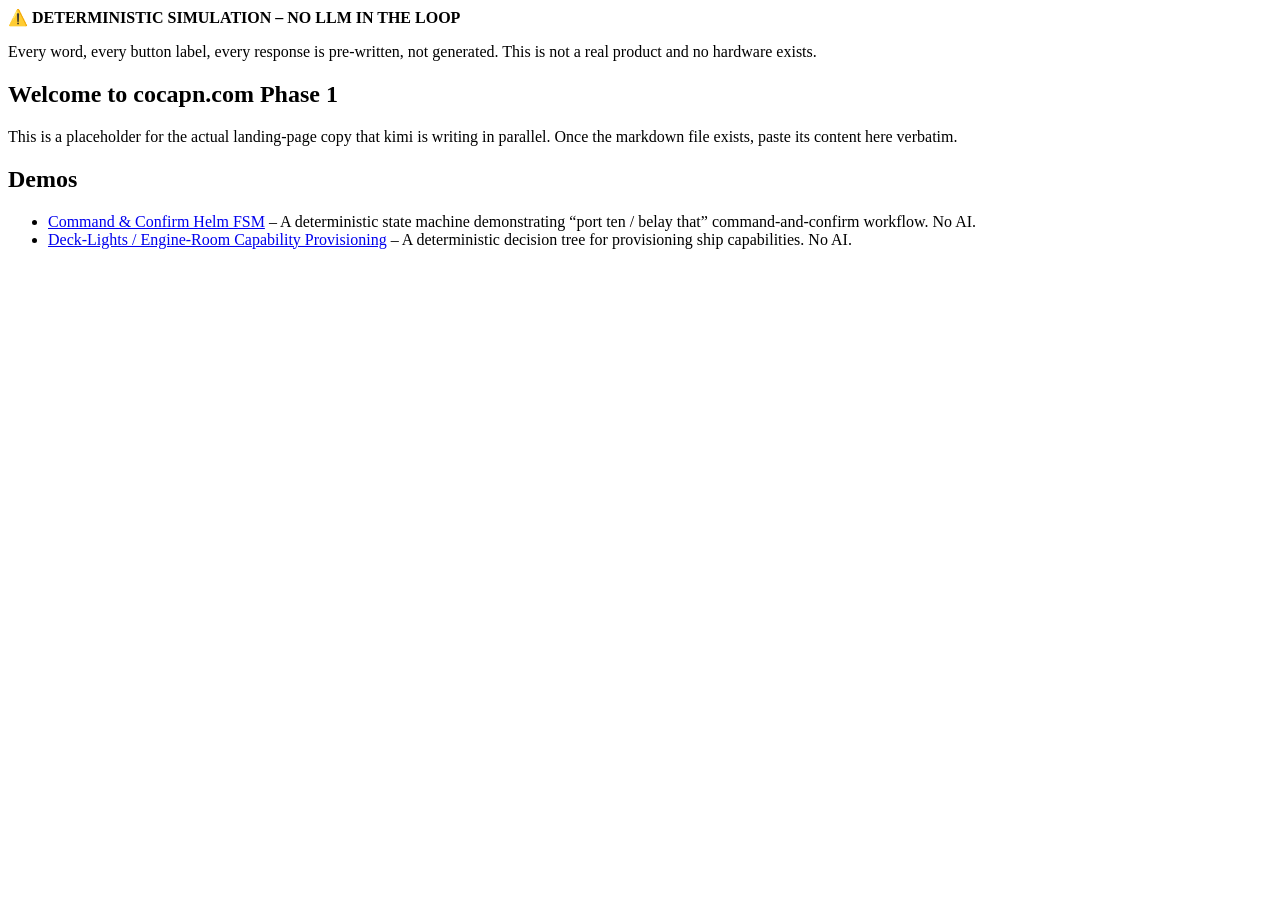
==== public/index.html @ ae24730a "feat: assemble Phase 1 site with demos and placeholder landing copy Co-authored-by: aider (deepseek/" ====
<!DOCTYPE html>
<html lang="en">
<head>
  <meta charset="UTF-8" />
  <meta name="viewport" content="width=device-width, initial-scale=1.0" />
  <title>cocapn.com – Phase 1</title>
  <link rel="stylesheet" href="/family/tokens.css" />
  <link rel="stylesheet" href="/family/base.css" />
</head>
<body>
  <!-- HONESTY CLAIM (unmissable) -->
  <div class="honesty-banner">
    <strong>⚠️ DETERMINISTIC SIMULATION – NO LLM IN THE LOOP</strong>
    <p>Every word, every button label, every response is pre‑written, not generated. This is not a real product and no hardware exists.</p>
  </div>

  <!-- KIMI_COPY_PLACEHOLDER: Main landing text goes here. Replace this block with the final copy from LANDING_COPY_kimi.md when available. -->
  <section class="landing-copy-placeholder">
    <h1>Welcome to cocapn.com Phase 1</h1>
    <p>This is a placeholder for the actual landing‑page copy that kimi is writing in parallel. Once the markdown file exists, paste its content here verbatim.</p>
  </section>

  <nav>
    <h2>Demos</h2>
    <ul>
      <li><a href="/command-loop/">Command &amp; Confirm Helm FSM</a> – A deterministic state machine demonstrating “port ten / belay that” command‑and‑confirm workflow. No AI.</li>
      <li><a href="/provisioning/">Deck‑Lights / Engine‑Room Capability Provisioning</a> – A deterministic decision tree for provisioning ship capabilities. No AI.</li>
    </ul>
  </nav>
</body>
</html>
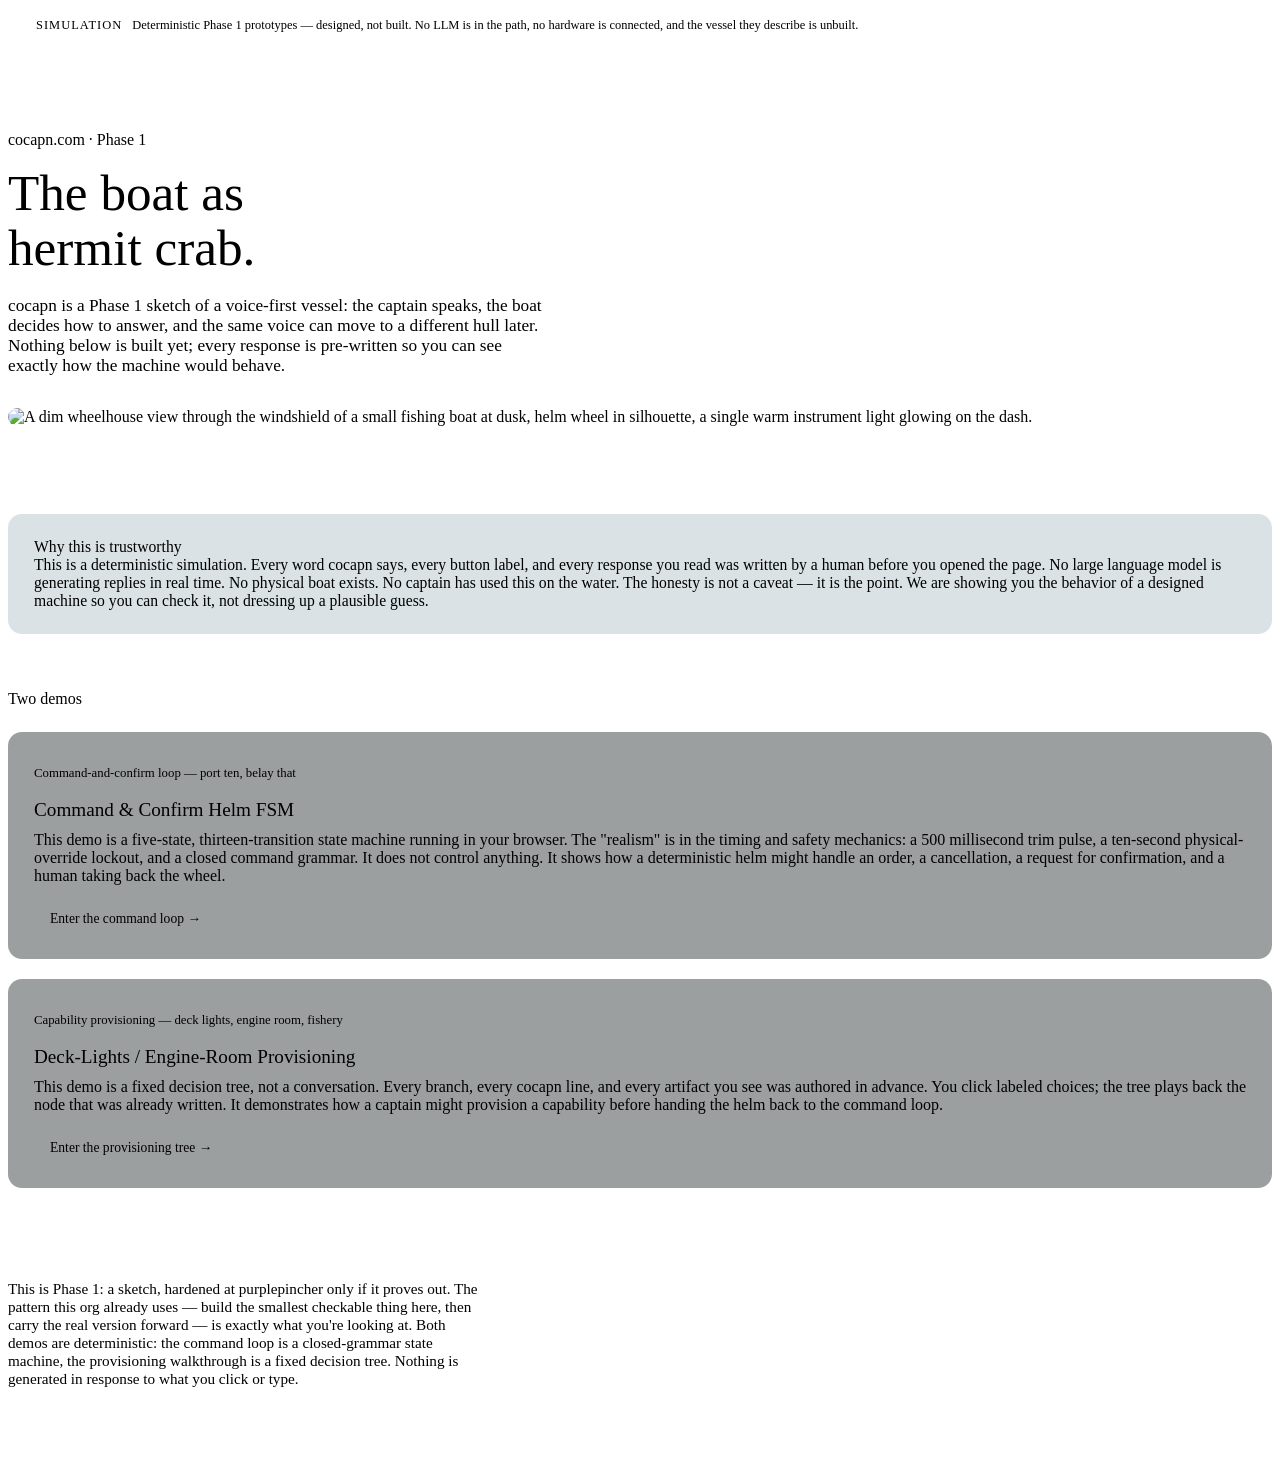
==== commit f37d7de4: "Assemble cocapn.com Phase 1: command-loop + provisioning demos, real landing page Combines two alrea" ====
--- a/public/index.html
+++ b/public/index.html
@@ -1,31 +1,132 @@
 <!DOCTYPE html>
 <html lang="en">
 <head>
-  <meta charset="UTF-8" />
-  <meta name="viewport" content="width=device-width, initial-scale=1.0" />
-  <title>cocapn.com – Phase 1</title>
-  <link rel="stylesheet" href="/family/tokens.css" />
-  <link rel="stylesheet" href="/family/base.css" />
+<meta charset="UTF-8" />
+<meta name="viewport" content="width=device-width, initial-scale=1.0" />
+<title>cocapn.com · Phase 1</title>
+<link rel="preconnect" href="https://fonts.googleapis.com" />
+<link rel="preconnect" href="https://fonts.gstatic.com" crossorigin />
+<link href="https://fonts.googleapis.com/css2?family=Fraunces:opsz,wght@9..144,400;9..144,500&family=IBM+Plex+Mono:wght@400;500&family=IBM+Plex+Sans:wght@400;500&display=swap" rel="stylesheet" />
+<link rel="stylesheet" href="/family/tokens.css" />
+<link rel="stylesheet" href="/family/base.css" />
+<style>
+  :root { --claw: var(--depth); }
+
+  .hero { padding: 72px 0 8px; }
+  .hero h1 {
+    font-family: var(--display);
+    font-weight: 500;
+    font-size: clamp(2.1rem, 5vw, 3.2rem);
+    line-height: 1.08;
+    margin: 0 0 20px;
+    max-width: 14ch;
+  }
+  .hero-sub { font-size: 1.08rem; color: var(--shell-dim); max-width: 62ch; margin: 0 0 32px; }
+  .hero-image {
+    width: 100%;
+    border-radius: 14px;
+    border: 1px solid var(--line);
+    display: block;
+    margin: 0 0 40px;
+  }
+
+  .honesty-block {
+    background: rgba(31, 74, 92, 0.16);
+    border: 1px solid var(--depth);
+    border-radius: 14px;
+    padding: 24px 26px;
+    margin: 40px 0 8px;
+  }
+  .honesty-block .eyebrow { color: var(--depth); }
+  .honesty-block p { margin: 0; font-size: 0.98rem; color: var(--shell); }
+
+  .demos { margin-top: 56px; }
+  .demo-list { display: grid; gap: 20px; margin-top: 24px; }
+  .demo-entry {
+    border: 1px solid var(--line);
+    border-radius: 14px;
+    padding: 24px 26px;
+    background: rgba(8, 17, 19, 0.4);
+  }
+  .demo-entry h3 {
+    font-family: var(--display);
+    font-weight: 500;
+    font-size: 1.2rem;
+    margin: 0 0 4px;
+  }
+  .demo-entry .kicker { font-family: var(--mono); font-size: 0.8rem; color: var(--depth); }
+  .demo-entry p { color: var(--shell-dim); margin: 10px 0 18px; }
+  .demo-entry a.enter {
+    display: inline-block;
+    font-family: var(--mono);
+    font-size: 0.85rem;
+    color: var(--shell);
+    border: 1px solid var(--line);
+    border-radius: 8px;
+    padding: 8px 16px;
+    text-decoration: none;
+  }
+  .demo-entry a.enter:hover { border-color: var(--depth); color: var(--depth); }
+
+  .closing { margin: 64px 0 80px; padding-top: 28px; border-top: 1px solid var(--line); color: var(--shell-dim); font-size: 0.95rem; max-width: 62ch; }
+
+  .provenance-status {
+    position: sticky; top: 0; z-index: 10;
+    display: flex; gap: 10px; align-items: baseline;
+    background: var(--ink-deep);
+    border-bottom: 1px solid var(--line);
+    padding: 10px 28px;
+    font-family: var(--mono);
+    font-size: 0.78rem;
+  }
+  .provenance-status__word { color: var(--depth); text-transform: uppercase; letter-spacing: 0.08em; }
+  .provenance-status__text { color: var(--shell-dim); }
+</style>
 </head>
 <body>
-  <!-- HONESTY CLAIM (unmissable) -->
-  <div class="honesty-banner">
-    <strong>⚠️ DETERMINISTIC SIMULATION – NO LLM IN THE LOOP</strong>
-    <p>Every word, every button label, every response is pre‑written, not generated. This is not a real product and no hardware exists.</p>
-  </div>
 
-  <!-- KIMI_COPY_PLACEHOLDER: Main landing text goes here. Replace this block with the final copy from LANDING_COPY_kimi.md when available. -->
-  <section class="landing-copy-placeholder">
-    <h1>Welcome to cocapn.com Phase 1</h1>
-    <p>This is a placeholder for the actual landing‑page copy that kimi is writing in parallel. Once the markdown file exists, paste its content here verbatim.</p>
+<div class="provenance-status">
+  <span class="provenance-status__word">Simulation</span>
+  <span class="provenance-status__text">Deterministic Phase 1 prototypes — designed, not built. No LLM is in the path, no hardware is connected, and the vessel they describe is unbuilt.</span>
+</div>
+
+<main class="wrap">
+
+  <section class="hero">
+    <p class="eyebrow">cocapn.com · Phase 1</p>
+    <h1>The boat as hermit crab.</h1>
+    <p class="hero-sub">cocapn is a Phase 1 sketch of a voice-first vessel: the captain speaks, the boat decides how to answer, and the same voice can move to a different hull later. Nothing below is built yet; every response is pre-written so you can see exactly how the machine would behave.</p>
+    <img class="hero-image" src="/images/hero.png" alt="A dim wheelhouse view through the windshield of a small fishing boat at dusk, helm wheel in silhouette, a single warm instrument light glowing on the dash." />
   </section>
 
-  <nav>
-    <h2>Demos</h2>
-    <ul>
-      <li><a href="/command-loop/">Command &amp; Confirm Helm FSM</a> – A deterministic state machine demonstrating “port ten / belay that” command‑and‑confirm workflow. No AI.</li>
-      <li><a href="/provisioning/">Deck‑Lights / Engine‑Room Capability Provisioning</a> – A deterministic decision tree for provisioning ship capabilities. No AI.</li>
-    </ul>
-  </nav>
+  <section class="honesty-block">
+    <p class="eyebrow">Why this is trustworthy</p>
+    <p>This is a deterministic simulation. Every word cocapn says, every button label, and every response you read was written by a human before you opened the page. No large language model is generating replies in real time. No physical boat exists. No captain has used this on the water. The honesty is not a caveat — it is the point. We are showing you the behavior of a designed machine so you can check it, not dressing up a plausible guess.</p>
+  </section>
+
+  <section class="demos">
+    <p class="eyebrow">Two demos</p>
+    <div class="demo-list">
+
+      <div class="demo-entry">
+        <p class="kicker">Command-and-confirm loop — port ten, belay that</p>
+        <h3>Command &amp; Confirm Helm FSM</h3>
+        <p>This demo is a five-state, thirteen-transition state machine running in your browser. The "realism" is in the timing and safety mechanics: a 500 millisecond trim pulse, a ten-second physical-override lockout, and a closed command grammar. It does not control anything. It shows how a deterministic helm might handle an order, a cancellation, a request for confirmation, and a human taking back the wheel.</p>
+        <a class="enter" href="/command-loop/">Enter the command loop →</a>
+      </div>
+
+      <div class="demo-entry">
+        <p class="kicker">Capability provisioning — deck lights, engine room, fishery</p>
+        <h3>Deck-Lights / Engine-Room Provisioning</h3>
+        <p>This demo is a fixed decision tree, not a conversation. Every branch, every cocapn line, and every artifact you see was authored in advance. You click labeled choices; the tree plays back the node that was already written. It demonstrates how a captain might provision a capability before handing the helm back to the command loop.</p>
+        <a class="enter" href="/provisioning/">Enter the provisioning tree →</a>
+      </div>
+
+    </div>
+  </section>
+
+  <p class="closing">This is Phase 1: a sketch, hardened at purplepincher only if it proves out. The pattern this org already uses — build the smallest checkable thing here, then carry the real version forward — is exactly what you're looking at. Both demos are deterministic: the command loop is a closed-grammar state machine, the provisioning walkthrough is a fixed decision tree. Nothing is generated in response to what you click or type.</p>
+
+</main>
 </body>
 </html>
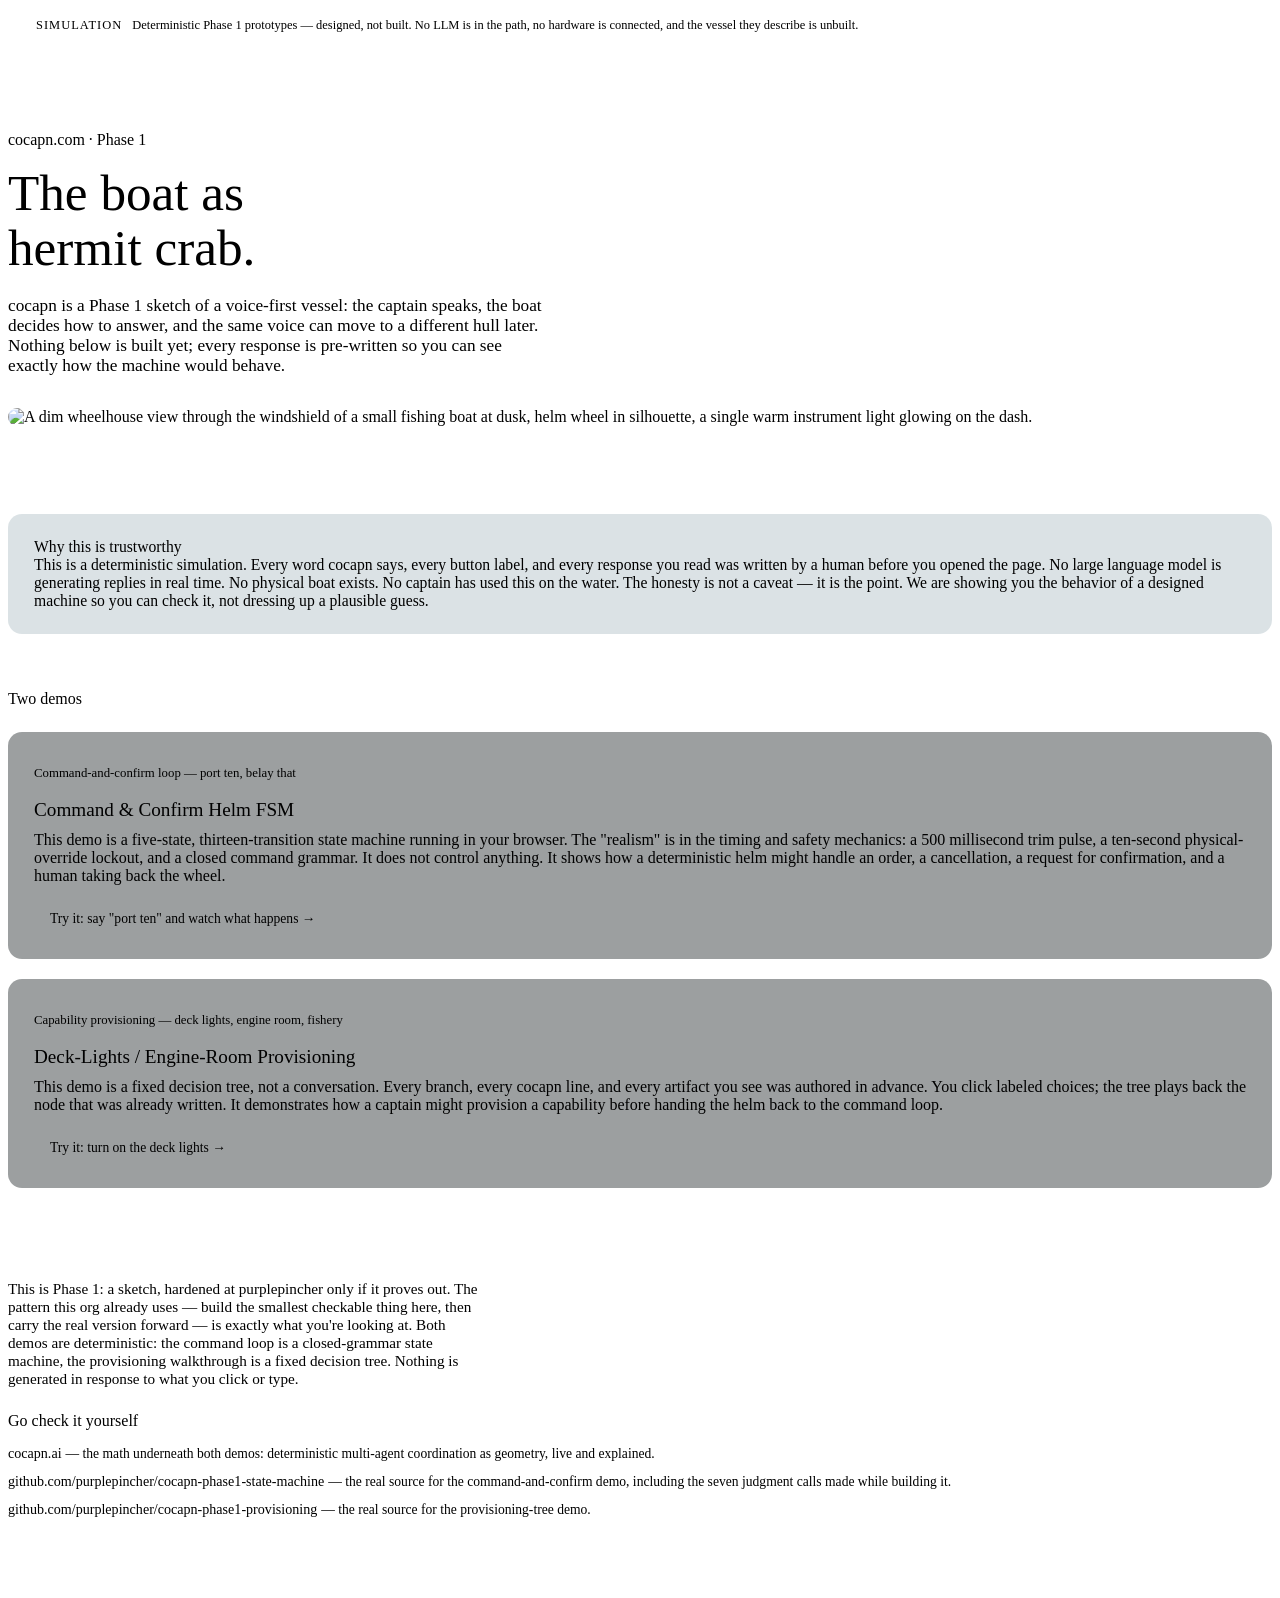
==== commit c6c641ee: "Apply Fable's day-one specifics and record the gate sign-off Two of Fable's five concrete recommenda" ====
--- a/public/index.html
+++ b/public/index.html
@@ -68,7 +68,14 @@
   }
   .demo-entry a.enter:hover { border-color: var(--depth); color: var(--depth); }
 
-  .closing { margin: 64px 0 80px; padding-top: 28px; border-top: 1px solid var(--line); color: var(--shell-dim); font-size: 0.95rem; max-width: 62ch; }
+  .closing { margin: 64px 0 24px; padding-top: 28px; border-top: 1px solid var(--line); color: var(--shell-dim); font-size: 0.95rem; max-width: 62ch; }
+
+  .verify-links { margin: 0 0 80px; }
+  .verify-links .eyebrow { margin-bottom: 14px; }
+  .verify-links ul { list-style: none; margin: 0; padding: 0; display: flex; flex-direction: column; gap: 10px; }
+  .verify-links a { font-family: var(--mono); font-size: 0.88rem; color: var(--lattice); text-decoration: none; border-bottom: 1px solid transparent; }
+  .verify-links a:hover { border-color: var(--lattice); }
+  .verify-links .desc { color: var(--shell-dim); font-size: 0.85rem; margin-left: 4px; }
 
   .provenance-status {
     position: sticky; top: 0; z-index: 10;
@@ -112,14 +119,14 @@
         <p class="kicker">Command-and-confirm loop — port ten, belay that</p>
         <h3>Command &amp; Confirm Helm FSM</h3>
         <p>This demo is a five-state, thirteen-transition state machine running in your browser. The "realism" is in the timing and safety mechanics: a 500 millisecond trim pulse, a ten-second physical-override lockout, and a closed command grammar. It does not control anything. It shows how a deterministic helm might handle an order, a cancellation, a request for confirmation, and a human taking back the wheel.</p>
-        <a class="enter" href="/command-loop/">Enter the command loop →</a>
+        <a class="enter" href="/command-loop/">Try it: say "port ten" and watch what happens →</a>
       </div>
 
       <div class="demo-entry">
         <p class="kicker">Capability provisioning — deck lights, engine room, fishery</p>
         <h3>Deck-Lights / Engine-Room Provisioning</h3>
         <p>This demo is a fixed decision tree, not a conversation. Every branch, every cocapn line, and every artifact you see was authored in advance. You click labeled choices; the tree plays back the node that was already written. It demonstrates how a captain might provision a capability before handing the helm back to the command loop.</p>
-        <a class="enter" href="/provisioning/">Enter the provisioning tree →</a>
+        <a class="enter" href="/provisioning/">Try it: turn on the deck lights →</a>
       </div>
 
     </div>
@@ -127,6 +134,15 @@
 
   <p class="closing">This is Phase 1: a sketch, hardened at purplepincher only if it proves out. The pattern this org already uses — build the smallest checkable thing here, then carry the real version forward — is exactly what you're looking at. Both demos are deterministic: the command loop is a closed-grammar state machine, the provisioning walkthrough is a fixed decision tree. Nothing is generated in response to what you click or type.</p>
 
+  <section class="verify-links">
+    <p class="eyebrow">Go check it yourself</p>
+    <ul>
+      <li><a href="https://cocapn.ai">cocapn.ai</a><span class="desc">— the math underneath both demos: deterministic multi-agent coordination as geometry, live and explained.</span></li>
+      <li><a href="https://github.com/purplepincher/cocapn-phase1-state-machine">github.com/purplepincher/cocapn-phase1-state-machine</a><span class="desc">— the real source for the command-and-confirm demo, including the seven judgment calls made while building it.</span></li>
+      <li><a href="https://github.com/purplepincher/cocapn-phase1-provisioning">github.com/purplepincher/cocapn-phase1-provisioning</a><span class="desc">— the real source for the provisioning-tree demo.</span></li>
+    </ul>
+  </section>
+
 </main>
 </body>
 </html>
